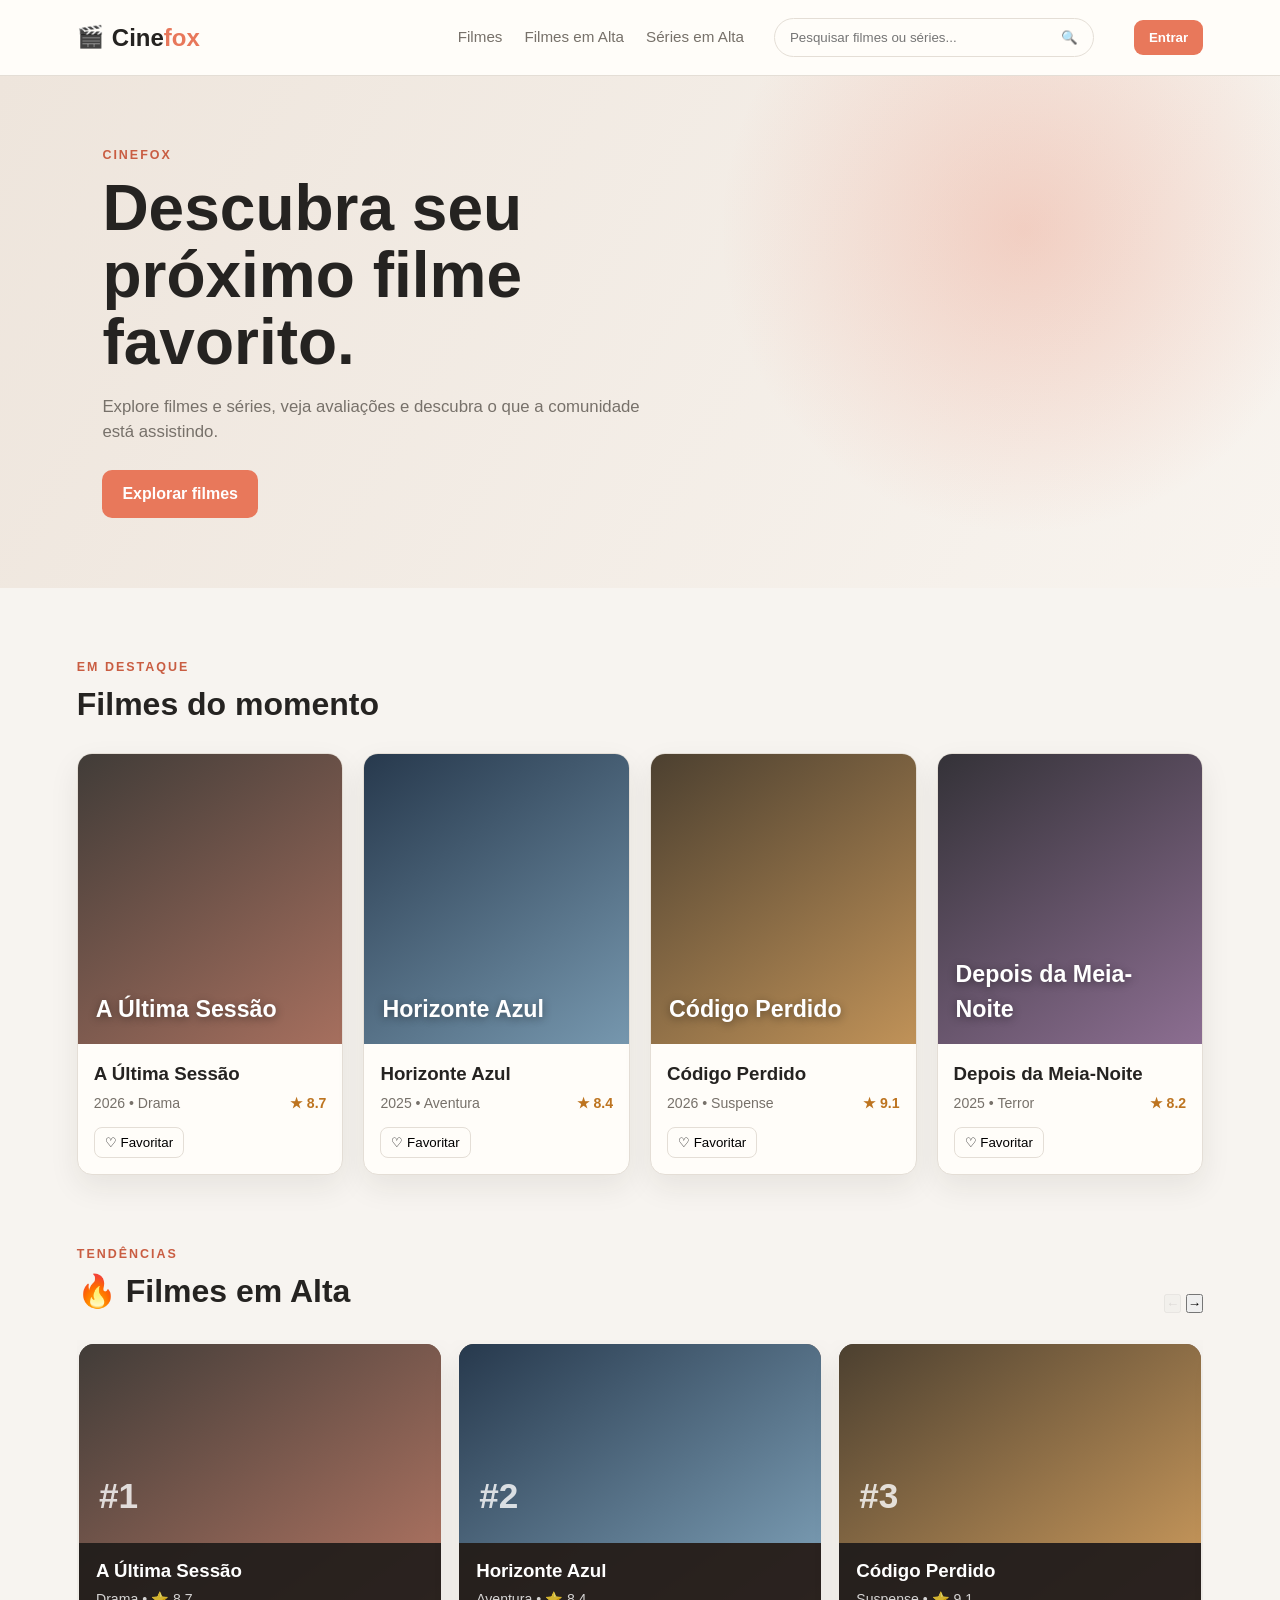
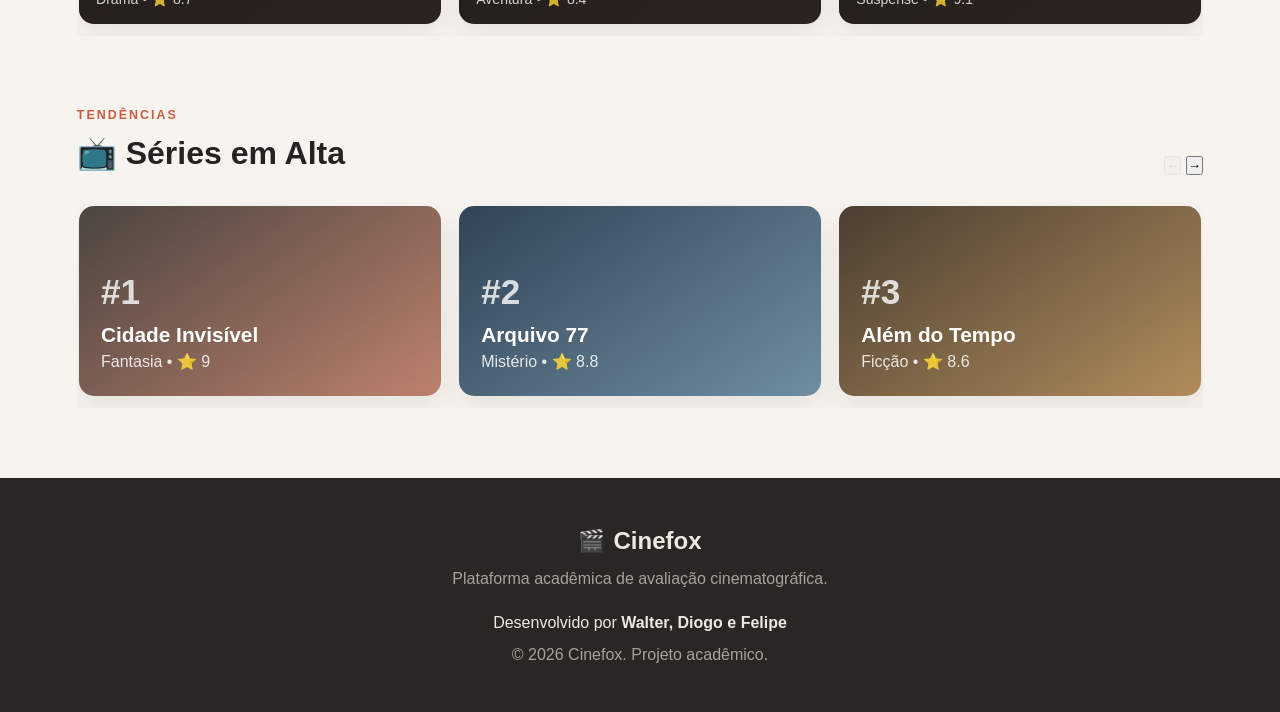
==== index.html @ ad174537 "Projeto i.a teste" ====
<!DOCTYPE html>
<html lang="pt-BR">
<head>
    <meta charset="UTF-8">
    <meta name="viewport" content="width=device-width, initial-scale=1.0">
    <meta name="description" content="Cinefox - Plataforma de avaliação cinematográfica">
    <title>Cinefox | Filmes e Séries</title>
    <link rel="stylesheet" href="style.css">
</head>
<body>

    <header class="header">
        <a href="#" class="logo">
            <span class="logo-icon">🎬</span>
            <span>Cine<span>fox</span></span>
        </a>

        <nav class="nav">
            <a href="#filmes">Filmes</a>
            <a href="#filmes-alta">Filmes em Alta</a>
            <a href="#series-alta">Séries em Alta</a>
        </nav>

        <div class="search-box">
            <input type="text" id="searchInput" placeholder="Pesquisar filmes ou séries...">
            <button id="searchBtn" aria-label="Pesquisar">🔍</button>
        </div>

        <div class="account-area">
            <span id="userStatus"></span>
            <button class="login-header-btn" id="loginHeaderBtn">Entrar</button>
        </div>
    </header>

    <main>
        <section class="hero">
            <div class="hero-content">
                <p class="tag">CINEFOX</p>
                <h1>Descubra seu próximo filme favorito.</h1>
                <p>
                    Explore filmes e séries, veja avaliações e descubra
                    o que a comunidade está assistindo.
                </p>
                <a href="#filmes" class="hero-btn">Explorar filmes</a>
            </div>
        </section>

        <section class="section" id="filmes">
            <div class="section-header">
                <div>
                    <p class="section-label">EM DESTAQUE</p>
                    <h2>Filmes do momento</h2>
                </div>
            </div>

            <div class="movie-grid" id="movieGrid"></div>
            <p class="empty-message" id="emptyMessage">Nenhum título encontrado.</p>
        </section>

        <section class="section" id="filmes-alta">
            <div class="section-header">
                <div>
                    <p class="section-label">TENDÊNCIAS</p>
                    <h2>🔥 Filmes em Alta</h2>
                </div>

                <div class="carousel-buttons">
                    <button id="moviesPrevBtn" aria-label="Filmes anteriores">←</button>
                    <button id="moviesNextBtn" aria-label="Próximos filmes">→</button>
                </div>
            </div>

            <div class="carousel">
                <div class="carousel-track" id="moviesTrack"></div>
            </div>
        </section>

        <section class="section" id="series-alta">
            <div class="section-header">
                <div>
                    <p class="section-label">TENDÊNCIAS</p>
                    <h2>📺 Séries em Alta</h2>
                </div>

                <div class="carousel-buttons">
                    <button id="seriesPrevBtn" aria-label="Séries anteriores">←</button>
                    <button id="seriesNextBtn" aria-label="Próximas séries">→</button>
                </div>
            </div>

            <div class="carousel">
                <div class="carousel-track" id="seriesTrack"></div>
            </div>
        </section>



    </main>

    <footer class="footer">
        <div class="footer-logo">
            <span class="logo-icon">🎬</span>
            <strong>Cinefox</strong>
        </div>

        <p>Plataforma acadêmica de avaliação cinematográfica.</p>

        <div class="creators">
            Desenvolvido por <strong>Walter, Diogo e Felipe</strong>
        </div>

        <p class="copyright">© 2026 Cinefox. Projeto acadêmico.</p>
    </footer>

    <!-- Modal do filme -->
    <div class="modal hidden" id="movieModal">
        <div class="modal-content movie-modal-content">
            <button class="modal-close" id="modalClose">×</button>
            <div id="modalBody"></div>

            <hr class="modal-divider">

            <section class="comments-section">
                <div class="comments-header">
                    <div>
                        <p class="section-label">COMUNIDADE</p>
                        <h3>Comentários</h3>
                    </div>
                    <span id="commentCount">0 comentários</span>
                </div>

                <div id="commentsList" class="comments-list"></div>

                <div class="comment-form">
                    <h4>Deixe sua opinião</h4>

                    <div id="loginRequired" class="login-required hidden">
                        <p>Você precisa estar logado para comentar e avaliar.</p>
                        <button id="loginFromComment">Entrar / Criar conta</button>
                    </div>

                    <div id="commentFields">
                        <div class="star-rating" id="starRating" aria-label="Escolha sua nota">
                            <button type="button" data-rating="1">★</button>
                            <button type="button" data-rating="2">★</button>
                            <button type="button" data-rating="3">★</button>
                            <button type="button" data-rating="4">★</button>
                            <button type="button" data-rating="5">★</button>
                        </div>

                        <textarea id="commentInput" rows="4"
                            placeholder="Escreva o que achou deste filme..."></textarea>

                        <button class="submit-comment" id="submitComment">
                            Publicar comentário
                        </button>
                    </div>
                </div>
            </section>
        </div>
    </div>

    <!-- Modal de login/cadastro -->
    <div class="modal hidden" id="authModal">
        <div class="modal-content auth-modal">
            <button class="modal-close" id="authClose">×</button>

            <p class="section-label">CINEFOX</p>
            <h2 id="authTitle">Entrar</h2>
            <p class="auth-subtitle">Entre para avaliar filmes e participar dos comentários.</p>

            <form id="authForm">
                <label for="authName" id="nameLabel" class="hidden">Nome</label>
                <input type="text" id="authName" class="auth-input hidden" placeholder="Seu nome">

                <label for="authEmail">E-mail</label>
                <input type="email" id="authEmail" class="auth-input" placeholder="seu@email.com" required>

                <label for="authPassword">Senha</label>
                <input type="password" id="authPassword" class="auth-input" placeholder="Sua senha" required>

                <button type="submit" class="auth-submit" id="authSubmit">Entrar</button>
            </form>

            <p id="authMessage" class="auth-message"></p>

            <button class="auth-switch" id="authSwitch">
                Ainda não tenho conta
            </button>
        </div>
    </div>

    <script src="script.js"></script>
</body>
</html>
---- style.css ----
* {
    margin: 0;
    padding: 0;
    box-sizing: border-box;
}

:root {
    --bg: #f7f4f0;
    --surface: #fffdf9;
    --surface-2: #eee9e2;
    --text: #252321;
    --muted: #77716a;
    --accent: #e8785b;
    --accent-dark: #c95d42;
    --border: #e4ded6;
    --shadow: 0 12px 30px rgba(40, 32, 25, 0.08);
}

html {
    scroll-behavior: smooth;
}

body {
    font-family: Arial, Helvetica, sans-serif;
    background: var(--bg);
    color: var(--text);
    line-height: 1.5;
}

a {
    color: inherit;
    text-decoration: none;
}

/* HEADER */

.header {
    position: sticky;
    top: 0;
    z-index: 100;
    min-height: 76px;
    padding: 12px 6%;
    display: flex;
    align-items: center;
    gap: 30px;
    background: rgba(255, 253, 249, 0.95);
    border-bottom: 1px solid var(--border);
    backdrop-filter: blur(10px);
}

.logo {
    display: flex;
    align-items: center;
    gap: 8px;
    font-size: 1.5rem;
    font-weight: 800;
    white-space: nowrap;
}

.logo span span {
    color: var(--accent);
}

.logo-icon {
    font-size: 1.35rem;
}

.nav {
    display: flex;
    gap: 22px;
    margin-left: auto;
}

.nav a {
    color: var(--muted);
    font-size: 0.95rem;
    transition: 0.2s;
}

.nav a:hover {
    color: var(--accent-dark);
}

.search-box {
    display: flex;
    width: min(320px, 32vw);
    border: 1px solid var(--border);
    background: var(--surface);
    border-radius: 999px;
    overflow: hidden;
}

.search-box input {
    width: 100%;
    border: 0;
    outline: 0;
    background: transparent;
    padding: 11px 15px;
    color: var(--text);
}

.search-box button {
    border: 0;
    background: transparent;
    padding: 0 15px;
    cursor: pointer;
}

/* HERO */

.hero {
    min-height: 440px;
    display: flex;
    align-items: center;
    padding: 70px 8%;
    background:
        radial-gradient(circle at 80% 30%, rgba(232,120,91,.28), transparent 28%),
        linear-gradient(120deg, #eee5dc, #f8f4ef);
}

.hero-content {
    max-width: 650px;
}

.tag,
.section-label {
    color: var(--accent-dark);
    font-size: .78rem;
    font-weight: 800;
    letter-spacing: 2px;
}

.hero h1 {
    margin: 10px 0 18px;
    font-size: clamp(2.2rem, 5vw, 4.2rem);
    line-height: 1.05;
}

.hero p:not(.tag) {
    max-width: 570px;
    color: var(--muted);
    font-size: 1.05rem;
}

.hero-btn {
    display: inline-block;
    margin-top: 25px;
    padding: 12px 20px;
    border-radius: 10px;
    background: var(--accent);
    color: white;
    font-weight: 700;
    transition: .2s;
}

.hero-btn:hover {
    background: var(--accent-dark);
    transform: translateY(-2px);
}

/* SECTIONS */

.section {
    width: min(1200px, 88%);
    margin: 70px auto;
}

.section-header {
    display: flex;
    justify-content: space-between;
    align-items: end;
    gap: 20px;
    margin-bottom: 25px;
}

.section h2 {
    margin-top: 4px;
    font-size: 2rem;
}

/* MOVIE CARDS */

.movie-grid {
    display: grid;
    grid-template-columns: repeat(4, 1fr);
    gap: 20px;
}

.movie-card {
    background: var(--surface);
    border: 1px solid var(--border);
    border-radius: 15px;
    overflow: hidden;
    box-shadow: var(--shadow);
    transition: .25s;
    cursor: pointer;
}

.movie-card:hover {
    transform: translateY(-5px);
}

.poster {
    min-height: 290px;
    padding: 18px;
    display: flex;
    align-items: end;
    background: linear-gradient(145deg, #413c38, #a66f5e);
    color: white;
}

.poster.poster-2 {
    background: linear-gradient(145deg, #27394d, #7697ae);
}

.poster.poster-3 {
    background: linear-gradient(145deg, #4c4030, #c09258);
}

.poster.poster-4 {
    background: linear-gradient(145deg, #343238, #8c6e91);
}

.poster-title {
    font-size: 1.45rem;
    font-weight: 800;
    text-shadow: 0 2px 8px rgba(0,0,0,.4);
}

.card-info {
    padding: 16px;
}

.card-info h3 {
    margin-bottom: 5px;
}

.card-meta {
    display: flex;
    justify-content: space-between;
    color: var(--muted);
    font-size: .88rem;
}

.rating {
    color: #bd7420;
    font-weight: 800;
}

.favorite-btn {
    margin-top: 12px;
    border: 1px solid var(--border);
    background: transparent;
    border-radius: 8px;
    padding: 7px 10px;
    cursor: pointer;
}

.favorite-btn.active {
    background: #fff0eb;
    color: var(--accent-dark);
}

.empty-message {
    display: none;
    color: var(--muted);
    padding: 30px 0;
}

/* CAROUSEL */

.carousel {
    position: relative;
    width: 100%;
    overflow: hidden;
    padding: 4px 2px 12px;
}

.carousel-track {
    display: flex;
    gap: 18px;
    transform: translateX(0);
    transition: transform .4s ease;
    will-change: transform;
}

.series-card {
    flex: 0 0 calc((100% - 36px) / 3);
    min-height: 190px;
    padding: 22px;
    display: flex;
    flex-direction: column;
    justify-content: end;
    border-radius: 15px;
    color: white;
    background: linear-gradient(145deg, #4b4540, #bd816d);
    cursor: pointer;
    box-shadow: var(--shadow);
}

.series-card:nth-child(2) {
    background: linear-gradient(145deg, #314455, #708da1);
}

.series-card:nth-child(3) {
    background: linear-gradient(145deg, #4a3f32, #b18c5b);
}

.series-card:nth-child(4) {
    background: linear-gradient(145deg, #3b3842, #89708c);
}

.series-card:nth-child(5) {
    background: linear-gradient(145deg, #354d43, #789a86);
}

.series-card:nth-child(6) {
    background: linear-gradient(145deg, #493b4c, #9a759f);
}

.series-card h3 {
    font-size: 1.3rem;
}

.series-card p {
    opacity: .85;
}

.trending-card {
    flex: 0 0 calc((100% - 36px) / 3);
    min-height: 280px;
    border-radius: 15px;
    overflow: hidden;
    color: white;
    background: linear-gradient(145deg, #413c38, #a66f5e);
    box-shadow: var(--shadow);
    cursor: pointer;
    display: flex;
    flex-direction: column;
    justify-content: end;
    transition: .25s;
}

.trending-card:hover {
    transform: translateY(-4px);
}

.trending-poster {
    flex: 1;
    padding: 20px;
    display: flex;
    align-items: end;
    background: linear-gradient(145deg, #413c38, #a66f5e);
}

.trending-card:nth-child(2) .trending-poster {
    background: linear-gradient(145deg, #27394d, #7697ae);
}

.trending-card:nth-child(3) .trending-poster {
    background: linear-gradient(145deg, #4c4030, #c09258);
}

.trending-card:nth-child(4) .trending-poster {
    background: linear-gradient(145deg, #343238, #8c6e91);
}

.trending-card:nth-child(5) .trending-poster {
    background: linear-gradient(145deg, #354d43, #789a86);
}

.trending-rank {
    font-size: 2.2rem;
    font-weight: 900;
    opacity: .8;
}

.trending-info {
    padding: 14px 17px;
    background: rgba(30, 27, 25, .9);
}

.trending-info h3 {
    margin-bottom: 4px;
}

.trending-info p {
    opacity: .8;
    font-size: .88rem;
}

.carousel-buttons button:disabled {
    opacity: .35;
    cursor: not-allowed;
}


/* FOOTER */

.footer {
    padding: 45px 8%;
    text-align: center;
    background: #292624;
    color: #eee8e1;
}

.footer-logo {
    display: flex;
    justify-content: center;
    align-items: center;
    gap: 8px;
    font-size: 1.5rem;
}

.footer p {
    color: #aaa29a;
    margin-top: 8px;
}

.creators {
    margin-top: 20px;
}

/* MODAL */

.modal {
    position: fixed;
    inset: 0;
    z-index: 200;
    display: grid;
    place-items: center;
    padding: 20px;
    background: rgba(0,0,0,.55);
}

.modal.hidden {
    display: none;
}

.modal-content {
    position: relative;
    width: min(600px, 100%);
    padding: 30px;
    border-radius: 18px;
    background: var(--surface);
}

.modal-close {
    position: absolute;
    right: 15px;
    top: 10px;
    border: 0;
    background: transparent;
    font-size: 2rem;
    cursor: pointer;
}

.modal-content h2 {
    margin-bottom: 10px;
}

.modal-content p {
    color: var(--muted);
    margin: 8px 0;
}

/* RESPONSIVE */

@media (max-width: 900px) {
    .header {
        flex-wrap: wrap;
    }

    .nav {
        order: 3;
        width: 100%;
        justify-content: center;
        margin: 0;
    }

    .search-box {
        margin-left: auto;
        width: min(300px, 55vw);
    }

    .movie-grid {
        grid-template-columns: repeat(2, 1fr);
    }
}

@media (max-width: 600px) {
    .header {
        gap: 12px;
    }

    .logo {
        font-size: 1.25rem;
    }

    .nav {
        gap: 14px;
    }

    .search-box {
        width: 100%;
        order: 4;
    }

    .hero {
        min-height: 400px;
        padding: 50px 6%;
    }

    .section {
        width: 90%;
        margin: 50px auto;
    }

    .movie-grid {
        grid-template-columns: 1fr;
    }

    .poster {
        min-height: 330px;
    }

    .trending-card,
    .series-card {
        flex-basis: 82%;
    }

    .features {
        grid-template-columns: 1fr;
    }

    .section-header {
        align-items: center;
    }
}


/* ==============================
   LOGIN / CONTA
   ============================== */

.account-area {
    display: flex;
    align-items: center;
    gap: 10px;
}

#userStatus {
    color: var(--muted);
    font-size: .85rem;
}

.login-header-btn,
.auth-submit,
.login-required button,
.submit-comment {
    border: 0;
    border-radius: 9px;
    padding: 10px 15px;
    background: var(--accent);
    color: white;
    font-weight: 700;
    cursor: pointer;
    transition: .2s;
}

.login-header-btn:hover,
.auth-submit:hover,
.login-required button:hover,
.submit-comment:hover {
    background: var(--accent-dark);
}

/* ==============================
   FILME / COMENTÁRIOS
   ============================== */

.movie-modal-content {
    max-height: 88vh;
    overflow-y: auto;
}

.modal-divider {
    border: 0;
    border-top: 1px solid var(--border);
    margin: 25px 0;
}

.comments-header {
    display: flex;
    justify-content: space-between;
    align-items: end;
    gap: 15px;
    margin-bottom: 15px;
}

.comments-header h3 {
    margin-top: 3px;
    font-size: 1.5rem;
}

#commentCount {
    color: var(--muted);
    font-size: .85rem;
}

.comments-list {
    display: flex;
    flex-direction: column;
    gap: 12px;
    margin-bottom: 25px;
}

.comment {
    padding: 14px;
    border: 1px solid var(--border);
    border-radius: 12px;
    background: #fffaf5;
}

.comment-top {
    display: flex;
    justify-content: space-between;
    gap: 10px;
}

.comment-author {
    font-weight: 800;
}

.comment-date {
    color: var(--muted);
    font-size: .75rem;
}

.comment-stars {
    color: #d58924;
    letter-spacing: 1px;
    margin: 4px 0;
}

.comment-text {
    color: var(--muted);
    margin-top: 5px;
    white-space: pre-wrap;
}

.no-comments {
    padding: 20px;
    text-align: center;
    border: 1px dashed var(--border);
    border-radius: 12px;
    color: var(--muted);
}

.comment-form {
    padding: 18px;
    border-radius: 14px;
    background: var(--surface-2);
}

.comment-form h4 {
    margin-bottom: 10px;
}

.star-rating {
    display: flex;
    gap: 2px;
    margin-bottom: 10px;
}

.star-rating button {
    border: 0;
    background: transparent;
    color: #c7beb4;
    font-size: 2rem;
    cursor: pointer;
    padding: 0 3px;
    transition: .15s;
}

.star-rating button.selected,
.star-rating button:hover,
.star-rating button.hovered {
    color: #d58924;
    transform: scale(1.08);
}

#commentInput {
    width: 100%;
    resize: vertical;
    min-height: 90px;
    padding: 12px;
    border: 1px solid var(--border);
    border-radius: 10px;
    outline: none;
    background: var(--surface);
    color: var(--text);
    font-family: inherit;
}

#commentInput:focus {
    border-color: var(--accent);
}

.submit-comment {
    margin-top: 10px;
}

.login-required {
    display: flex;
    justify-content: space-between;
    align-items: center;
    gap: 15px;
}

.login-required p {
    color: var(--muted);
    margin: 0;
}

.hidden {
    display: none !important;
}

/* ==============================
   LOGIN
   ============================== */

.auth-modal {
    width: min(430px, 100%);
}

.auth-modal h2 {
    margin: 5px 0;
}

.auth-subtitle {
    color: var(--muted);
    margin-bottom: 20px;
}

.auth-modal form {
    display: flex;
    flex-direction: column;
    gap: 7px;
}

.auth-modal label {
    font-size: .85rem;
    font-weight: 700;
    margin-top: 5px;
}

.auth-input {
    width: 100%;
    padding: 12px;
    border: 1px solid var(--border);
    border-radius: 9px;
    outline: none;
    background: var(--surface);
}

.auth-input:focus {
    border-color: var(--accent);
}

.auth-submit {
    margin-top: 12px;
}

.auth-switch {
    width: 100%;
    margin-top: 12px;
    padding: 10px;
    border: 0;
    background: transparent;
    color: var(--accent-dark);
    cursor: pointer;
    font-weight: 700;
}

.auth-message {
    min-height: 20px;
    margin-top: 10px;
    color: var(--accent-dark);
    font-size: .9rem;
}

@media (max-width: 900px) {
    .account-area {
        margin-left: auto;
    }

    #userStatus {
        display: none;
    }
}

@media (max-width: 600px) {
    .account-area {
        width: 100%;
        justify-content: flex-end;
        order: 3;
    }

    .nav {
        order: 4;
    }

    .search-box {
        order: 5;
    }

    .login-required {
        flex-direction: column;
        align-items: stretch;
    }
}
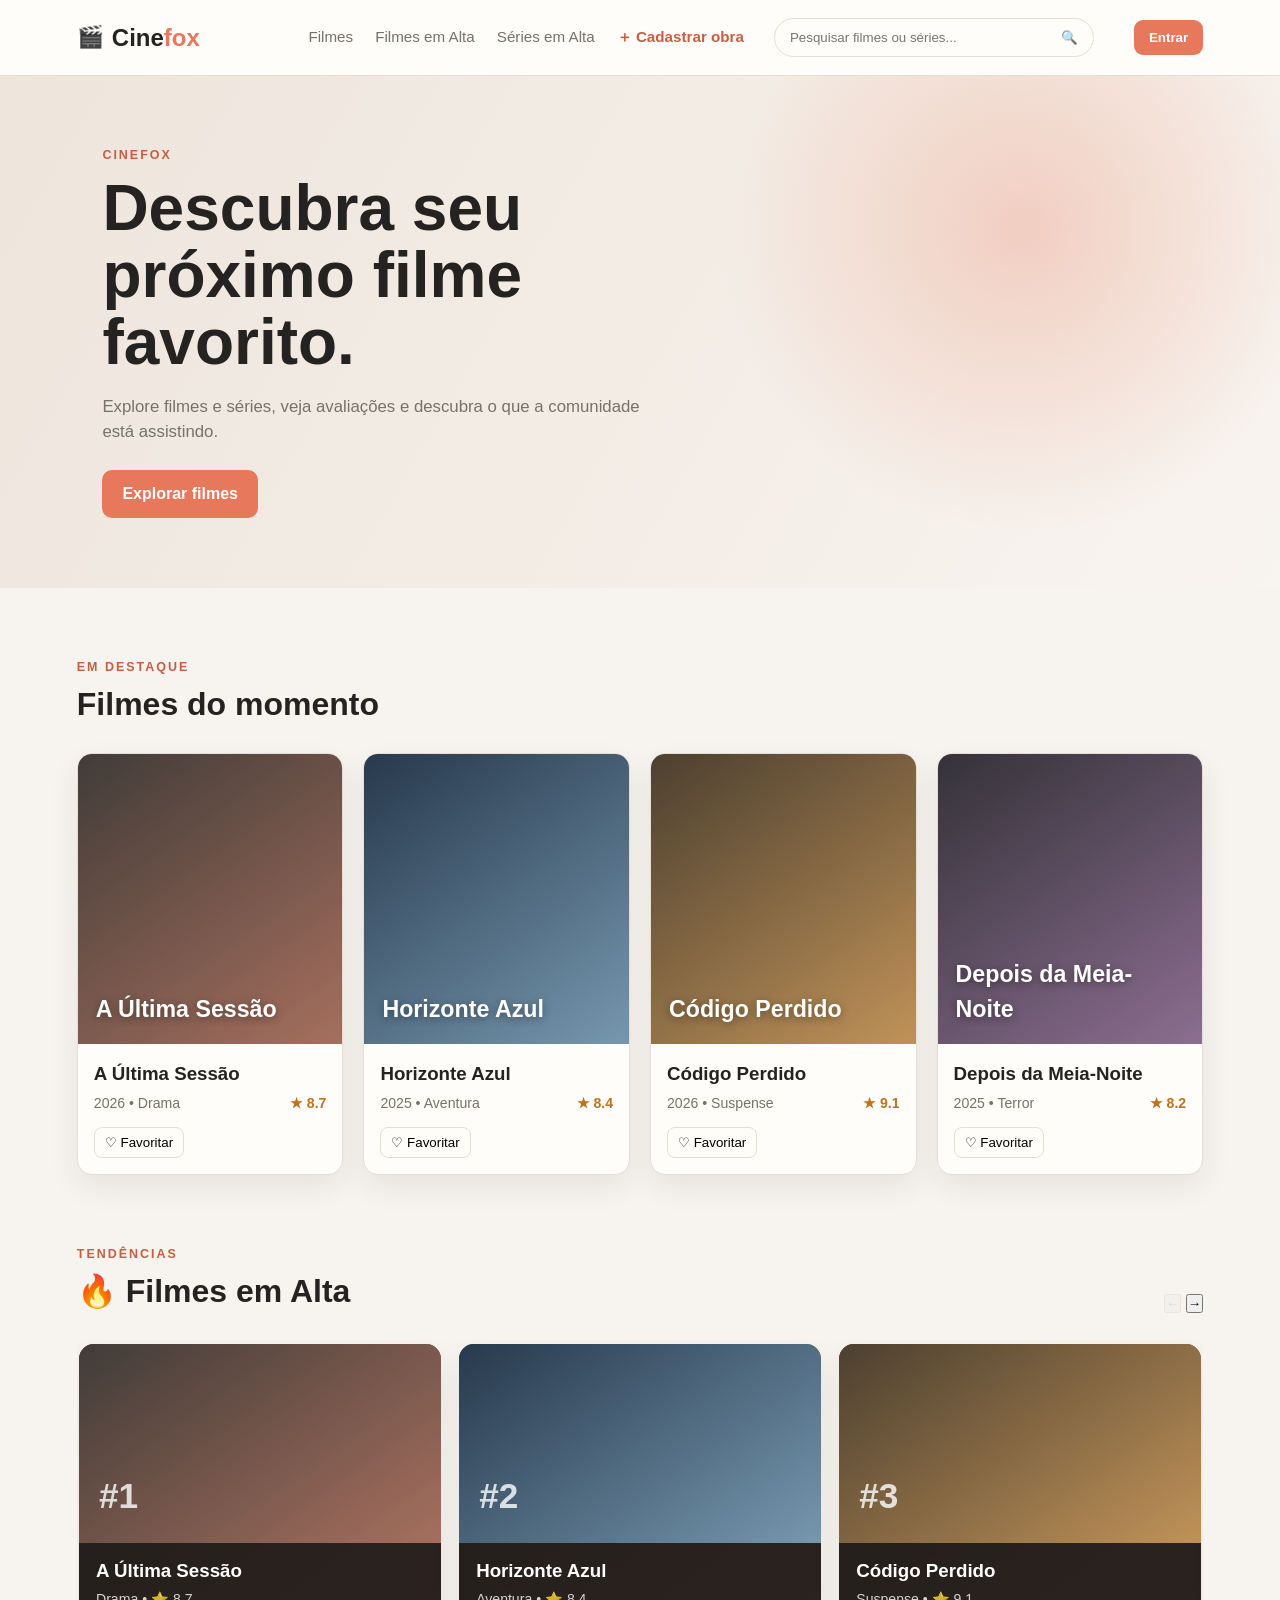
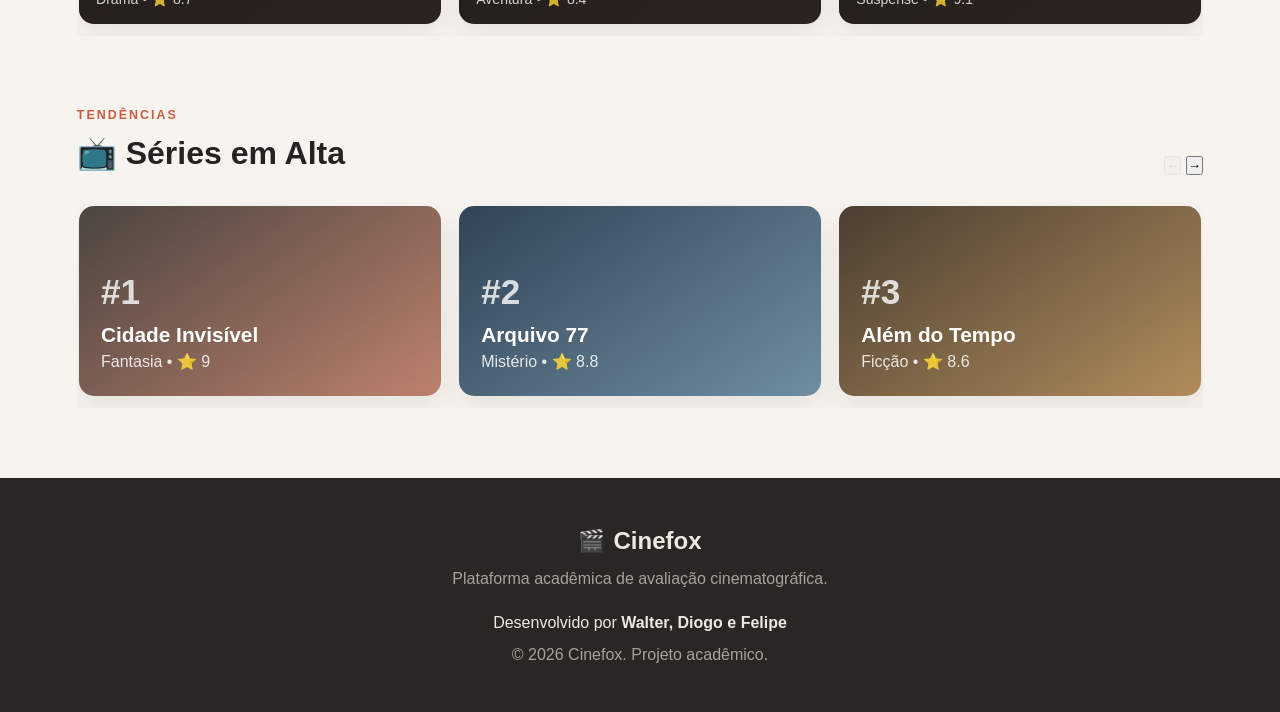
==== commit 494f4bf7: "adicionando Html, css, javascripter adicionando uma página nova e estilizando e implementando funçõe" ====
--- a/index.html
+++ b/index.html
@@ -19,6 +19,7 @@
             <a href="#filmes">Filmes</a>
             <a href="#filmes-alta">Filmes em Alta</a>
             <a href="#series-alta">Séries em Alta</a>
+            <a href="cadastro.html" class="register-work-link">＋ Cadastrar obra</a>
         </nav>
 
         <div class="search-box">
--- a/style.css
+++ b/style.css
@@ -821,3 +821,10 @@
         align-items: stretch;
     }
 }
+
+/* Link para cadastro de filmes e séries */
+.register-work-link {
+    color: var(--accent-dark) !important;
+    font-weight: 700;
+    white-space: nowrap;
+}
